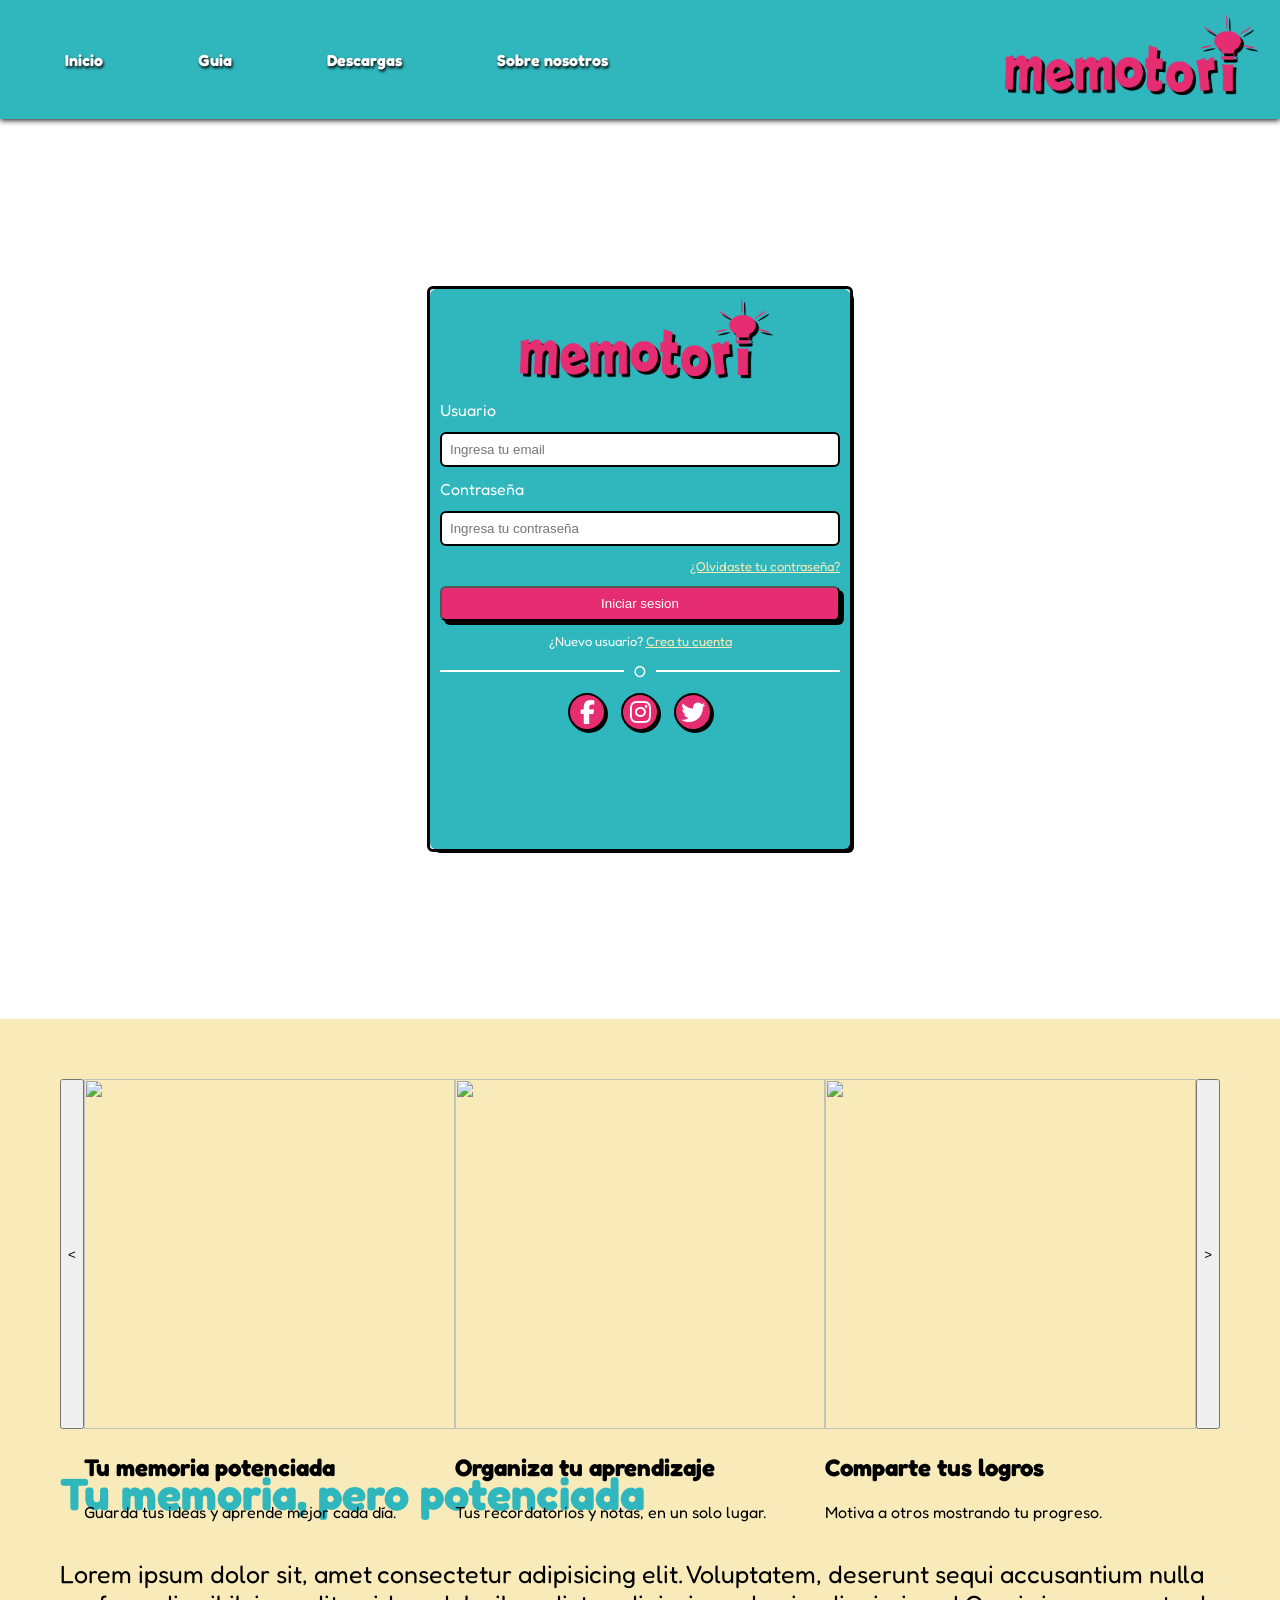
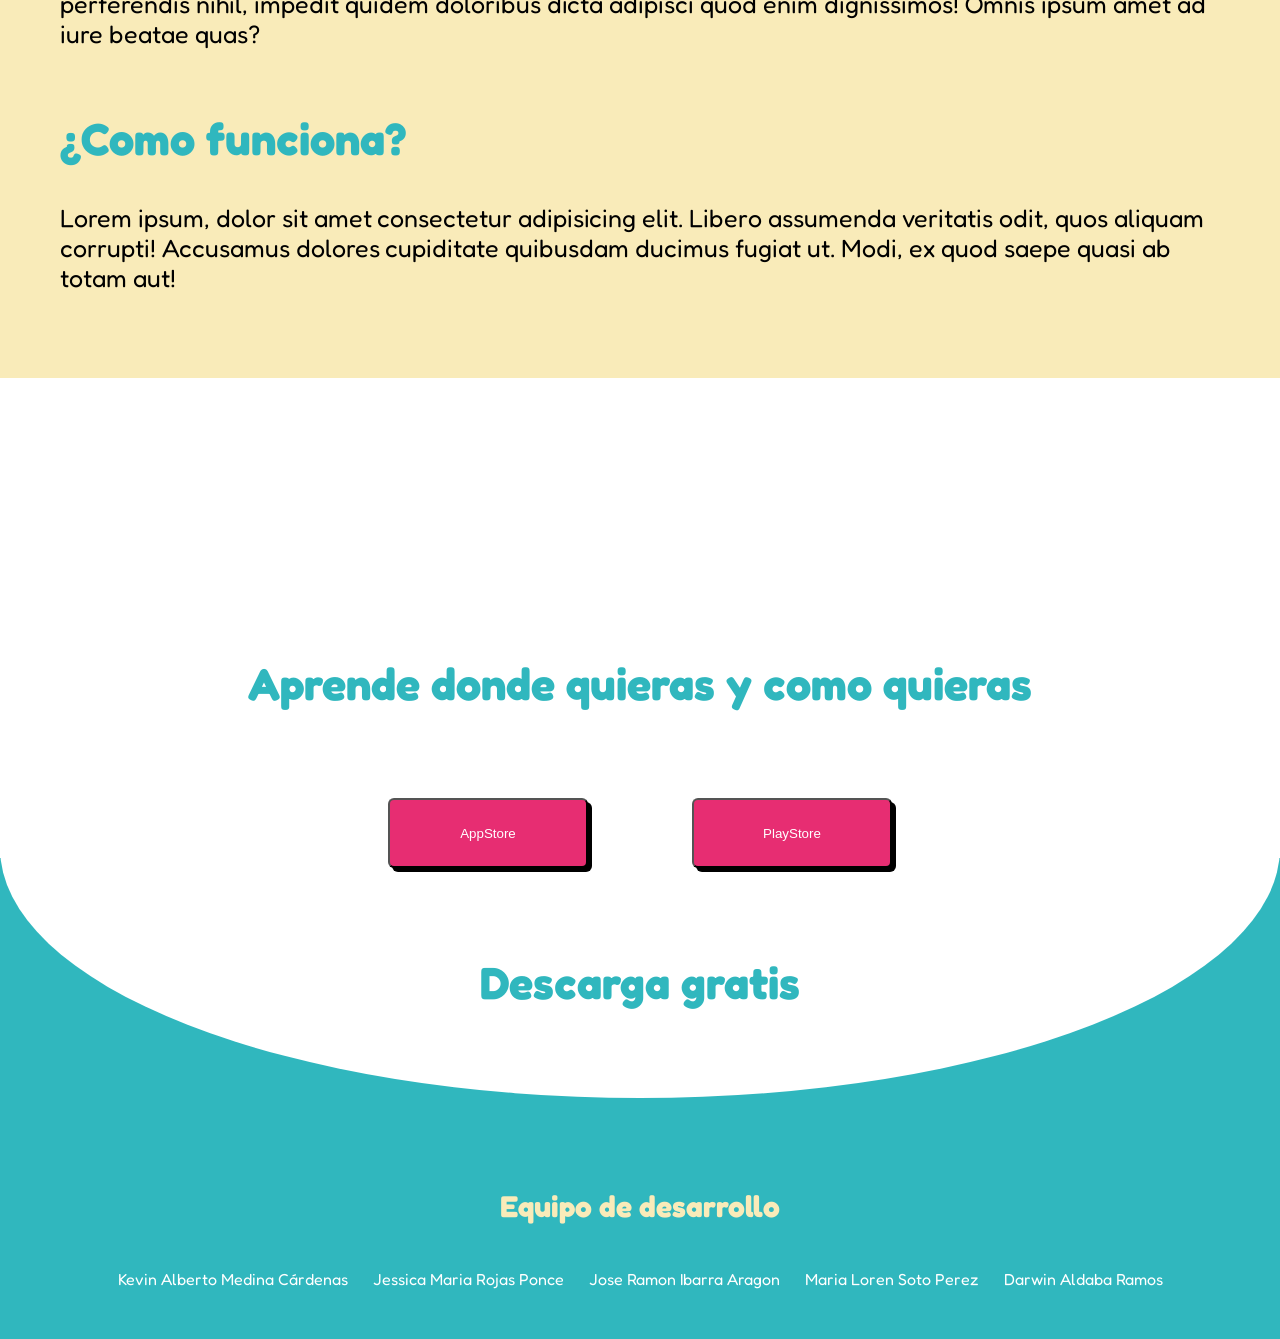
==== index.html @ acd077e0 "Inicio" ====
<!DOCTYPE html>
<html lang="en">
<head>
    <meta charset="UTF-8">
    <meta name="viewport" content="width=device-width, initial-scale=1.0">
    <title>Document</title>
    <link rel="stylesheet" href="style.css">
    <link rel="stylesheet" href="navbar.css">
    <link rel="stylesheet" href="carrusel.css">
    <link rel="stylesheet" href="informacion.css"
</head>
<body>
    <header>
        <nav class="nav-bar" id="nav-btn">
            <div class="menubtn"><a href="#inicio">Inicio</a></div>
            <div class="menubtn"><a href="#informacion">Guia</a></div>
            <div class="menubtn"><a href="#descargas">Descargas</a></div>
            <div class="menubtn"><a href="#sobre-nosotros">Sobre nosotros</a></div>
        </nav>
        <img class="logo" src="logo.png">

        <div class="menu" id="menu-btn">
            <span></span>
            <span></span>
            <span></span>
        </div>
    </header>

    <section class="inicio">
        <div class="card-container" id="card">
            <div class="card-face front">
                <div class="img"><img class="logo" src="logo.png"></div>
                <form class="form-login">

                    <label class="label-form">Usuario</label>
                    <input class="input-form" type="email" required placeholder="Ingresa tu email">
                    <label class="label-form">Contraseña</label>
                    <input class="input-form" type="password" required placeholder="Ingresa tu contraseña">
                    <a href="#" class="forgotten-pass">¿Olvidaste tu contraseña?</a>
                    <button class="button-form">Iniciar sesion</button>

                </form> 

                <label class="new-user-label">¿Nuevo usuario? <a href="#" id="btn-registrar">Crea tu cuenta</a></label><a></a>

                <div class="line-container">
                    <div class="line"></div>
                    <label>O</label>
                    <div class="line"></div>
                </div>

                <div class="social-login">
                    <a href="#"><i class="fab fa-facebook-f"></i></a>
                    <a href="#"><i class="fab fa-instagram"></i></a>
                    <a href="#"><i class="fab fa-twitter"></i></a>
                </div>
            </div>

            <div class="card-face back">
                <img class="logo" src="logo.png">
                <form class="form-login">
                    <label class="label-form">Nombre de usuario</label>
                    <input class="input-form" type="text" required placeholder="Ejem. Froppy Alberto">
                    <label class="label-form">Email</label>
                    <input class="input-form" type="email" required placeholder="Ejem. ejemplo@gmail.com">
                    <label class="label-form">Email</label>
                    <input class="input-form" type="password" required placeholder="Ejem. Juanito_Alcachofa123">
                    <button class="button-form">Crear cuenta</button>
                </form> 

                <label class="new-user-label">¿Ya tienes cuenta? <a href="#" id="btn-iniciar">Inicia sesion!</a></label><a></a>


            </div>
        </div>
    </section>

    <section class="informacion">

        <div class="carrusel">
            <button class="btn-carrusel"><</button>

            <div class="carrusel-item">
                <img src="imagenes/carrusel1.jpg" alt="" class="carrusel-img">
                <div class="carrusel-texto">
                    <h2>Tu memoria potenciada</h2>
                    <p>Guarda tus ideas y aprende mejor cada día.</p>
                </div>
            </div>

            <div class="carrusel-item">
                <img src="imagenes/carrusel2.jpg" alt="" class="carrusel-img">
                <div class="carrusel-texto">
                    <h2>Organiza tu aprendizaje</h2>
                    <p>Tus recordatorios y notas, en un solo lugar.</p>
                </div>
            </div>

            <div class="carrusel-item">
                <img src="imagenes/carrusel3.jpg" alt="" class="carrusel-img">
                <div class="carrusel-texto">
                    <h2>Comparte tus logros</h2>
                    <p>Motiva a otros mostrando tu progreso.</p>
                </div>
            </div>

            <button class="btn-carrusel">></button>
        </div>


        <div class="informacion-container">

            <div class="info-parrafo">
                <h2 class="info-h2">Tu memoria, pero potenciada</h2>
                <p class="info-p">Lorem ipsum dolor sit, amet consectetur adipisicing elit. Voluptatem, deserunt sequi accusantium nulla perferendis nihil, impedit quidem doloribus dicta adipisci quod enim dignissimos! Omnis ipsum amet ad iure beatae quas?</p>
            </div>

            <div class="info-parrafo">
                <h2 class="info-h2">¿Como funciona?</h2>
                <p class="info-p">Lorem ipsum, dolor sit amet consectetur adipisicing elit. Libero assumenda veritatis odit, quos aliquam corrupti! Accusamus dolores cupiditate quibusdam ducimus fugiat ut. Modi, ex quod saepe quasi ab totam aut!</p>
            </div>

            <img class="mock-up" src="" alt="">

        </div>

    </section>

    <section class="descargas" id="descargas">

        <h2 class="info-h2">Aprende donde quieras y como quieras</h2>
        <div class="descargas-btn-container">
            <button class="btn-descarga">AppStore</button>
            <button class="btn-descarga">PlayStore</button>
        </div>

        <h2 class="info-h2">Descarga gratis</h2>

    </section>

    <section class="sobre-nosotros">
        <footer>
            <div class="footer-div">
                <h3 class="footer-h">Equipo de desarrollo</h3>
                <div class="footer-div-nombres">
                    <a href="" class="link-footer">Kevin Alberto Medina Cárdenas</a>
                    <a href="" class="link-footer">Jessica Maria Rojas Ponce</a>
                    <a href="" class="link-footer">Jose Ramon Ibarra Aragon</a>
                    <a href="" class="link-footer">Maria Loren Soto Perez</a>
                    <a href="" class="link-footer">Darwin Aldaba Ramos</a>
                </div>
            </div>
        </footer>
    </section>

    <script src="script.js"></script>
    <script src="menu.js"></script>

</body>
</html>
---- style.css ----
@import url('https://fonts.googleapis.com/css2?family=Fredoka+One&display=swap');
@import url('https://cdnjs.cloudflare.com/ajax/libs/font-awesome/6.5.0/css/all.min.css');

:root {
  --color-primario: #30B7BE;
  --color-secundario: #E72D72;
  --color-auxiliar: #F9EBB9;
  --color-texto: #ffffff;
  --radio-borde: 6px;
  --sombra: 4px 4px 0 #000000;
  --fuente-principal: 'Poppins', sans-serif;
  --margin-card: 12px;
}

body {
  margin: 0;
  background-color: #ffffff;
  font-family: 'Fredoka One', sans-serif;
  color: #000;
  overflow-x: hidden;
}

header{
    width: 100%;
    background-color: var(--color-primario);
    display: flex;
    justify-content: space-between;
    align-items: center;
    box-shadow: 0px 1px 6px black;
    box-sizing: border-box;
    padding: 15px 25px;
}

.nav-bar{
    display: flex;
    gap: 15px;
}

.nav-bar a {
  height: 100%;
  width: 100%;
  color: var(--color-texto);
  text-decoration: none;
  font-weight: bold;
  padding: 10px 20px;
  text-shadow: 1px 2px 3px black;

}

.menubtn{

  padding: 10px 20px;
  border-radius: var(--radio-borde);

}

.menubtn:hover{
  background-color: var(--color-secundario);
}

.menu {
  display: none;
  flex-direction: column;
  gap: 5px;
  cursor: pointer;
}

.menu span {
  width: 25px;
  height: 3px;
  background-color: var(--color-texto);
  border-radius: 3px;
}

.menu.open span:nth-child(1) {
  transform: rotate(45deg) translate(6px, 6px);
}

.menu.open span:nth-child(2) {
  opacity: 0;
}

.menu.open span:nth-child(3) {
  transform: rotate(-45deg) translate(5px, -5px);
}

.menu span {
  transition: all 0.5s ease;
}

.img{
    width: 100%;
    height: auto;
    display: flex;
    justify-items: center;
    justify-content: center;
    align-items: center;
    margin-left: 5px;    
}

.logo{
    width: 250px;
    height: auto;
    filter: drop-shadow(3px 3px 0 #000);
    align-self: center;
    justify-content: center;
    margin-bottom: var(--margin-card);
}

.back .logo{
  filter: brightness(0) invert(1) drop-shadow(3px 3px 0 #000);
}
.inicio {
  display: flex;
  justify-content: center;
  align-items: center;
  height: 100vh;
  perspective: 1000px; /* Profundidad del efecto 3D */
}

.card-container{
    position: relative; 
    width: 420px;
    height: 560px;
    transform-style: preserve-3d;
    transition: transform 0.8s;
    border: 3px, solid, #000;
    border-radius: var(--radio-borde);

}


.card-container.flipped {
  transform: rotateY(180deg);
}


.card-face{
    position: absolute;
    display: flex;
    flex-direction: column;
    width: 100%;
    height: 100%;
    backface-visibility: hidden;
    border-radius: var(--radio-borde);
    box-shadow: var(--sombra);
    padding: 10px;
    box-sizing: border-box;
}

.front{
    background-color: var(--color-primario);
}

.back{
    background-color: var(--color-secundario);
    transform: rotateY(180deg);
}

.back button{
    background-color: var(--color-primario);
    margin-top: 37px;
}

.card-container.flipped {
  transform: rotateY(180deg);
}

.form-login{
    display: flex;
    flex-direction: column;
}

.input-form{
    padding: 8px;
    border: 2px, solid, #000;
    margin-top: var(--margin-card);
    border-radius: var(--radio-borde);
}

.label-form{
    margin-top: var(--margin-card);
    color: var(--color-texto);
    font-size: 1rem;
}

.button-form{
    padding: 8px;
    background-color: var(--color-secundario);
    color: var(--color-texto);
    border-radius: var(--radio-borde);
    margin-top: var(--margin-card);
    box-shadow: var(--sombra);

}

.new-user-label{
    color: var(--color-texto);
    font-size: small;
    text-align: center;
    margin-top: var(--margin-card);
 }

  .new-user-label a{
    color: var(--color-auxiliar);
    text-decoration-line: underline;
  }

.forgotten-pass{

    font-size: small;
    text-align: end;
    margin-top: var(--margin-card);
    color: var(--color-auxiliar);
}

.line-container{
    display: flex;
    flex-direction: row;
    margin-top: var(--margin-card);
}

.line-container label{
    color: var(--color-texto);
    text-align: center;
    justify-content: center;
    justify-items: center;
    justify-self: center;
    padding-inline: 10px;
}

.line{

    width: 100%;
    height: 2px;
    background-color: var(--color-texto);
    align-self: center;

}

.social-login{
    display: flex;
    justify-content: center;
    gap: 15px;
    margin-top: var(--margin-card);
    margin-bottom: var(--margin-card);
}

.social-login a {
  color: white;
  font-size: 1.5rem;
  background-color: var(--color-secundario);
  width: 30px;
  height: 30px;
  border-radius: 50%;
  display: flex;
  align-items: center;
  justify-content: center;
  text-decoration: none;
  border: 2px, solid, black;
  padding: 2px;
  box-shadow: 2px 2px 0 #000000;
  transition: transform 0.2s, background-color 0.3s;
}

@media (max-width: 768px) {
    .menu {
        display: flex;
    }

    .nav-bar {
        position: absolute;
        top: 100px;
        right: 0;
        background-color: #F9EBB9;
        flex-direction: column;
        width: 200px;
        padding: 20px;
        gap: 15px;
        box-shadow: 0px 5px 8px rgba(0, 0, 0, 0.489);
        transform: translateX(100%);
        transition: transform 0.3s ease;
        z-index: 1000;
    }

    .menubtn{
        border-radius: 8px;
    }

    .nav-bar a {
        width: 100%;
        height: 100%;
        display: inline-block;
        padding: 8px;
        color: var(--color-primario);
        text-shadow: 1px 2px 3px black;
        text-decoration: none;
        font-weight: bold;
    }

    .nav-bar a:hover {
        color: var(--color-texto);
    }

    .menubtn:hover{
        background-color: #e72d71b4;
    }

    .nav-bar.active {
        transform: translateX(0);
    }
}
---- carrusel.css ----
.carrusel {
  display: flex;
  flex-direction: row;
  width: 100%;
  box-sizing: border-box;
}

.carrusel-item img{
  width: 100%;
  height: 100%;
  object-fit: cover;
}

.carrusel-item{
  width: 400px;
  height: 350px;
  position: relative;

}

.carrusel-texto{

}
---- informacion.css ----
:root {
  --color-primario: #30B7BE;
  --color-secundario: #E72D72;
  --color-auxiliar: #F9EBB9;
  --color-texto: #ffffff;
  --radio-borde: 6px;
  --sombra: 4px 4px 0 #000000;
  --fuente-principal: 'Poppins', sans-serif;
  --margin-card: 12px;
}

.informacion{

    width: 100%;
    box-sizing: border-box;
    background-color: var(--color-auxiliar);
    padding: 60px;
    

}

.informacion-container{
    display: flex;
    flex-direction: column;
}

.info-h2{

    color: var(--color-primario);
    font-size: 45px;

}

.informacion-container p{

    font-size: 25px;

}

.descargas{
    background-color: white;
    width: 100%;
    display: flex;
    flex-direction: column;
    align-items: center;
    gap: 50px;
    padding-bottom: 50px;
    border-bottom-left-radius: 50% 250px;
    border-bottom-right-radius: 50% 250px;
    position: relative;
    top: 240px;
}

.descargas-container{

    display: flex;
    flex-direction: row;

}

.btn-descarga{
    width: 200px;
    height: 70px;
    color: white;
    margin-inline: 50px;
    align-self: center;
    background-color: var(--color-secundario);
    border-radius: var(--radio-borde);
    box-shadow: var(--sombra);
}

.sobre-nosotros{

    width: 100%;
    height: auto;
    padding: 50px;
    align-items: center;
    background-color: #30B7BE;
    box-sizing: border-box;
}

footer{
    width: 100%;
}

.footer-div{


    margin-top: 250px;
    display: flex;
    flex-direction: column; 
    align-items: center;
    gap: 15px;

}

.footer-div-nombres{
    display: flex;
    flex-direction: row; 
    align-items: center;
    gap: 25px;
}

.footer-div-nombres a{

    color: var(--color-texto);
    text-decoration: none;

}

.footer-h{

    color: var(--color-auxiliar);
    font-size: 30px;

}
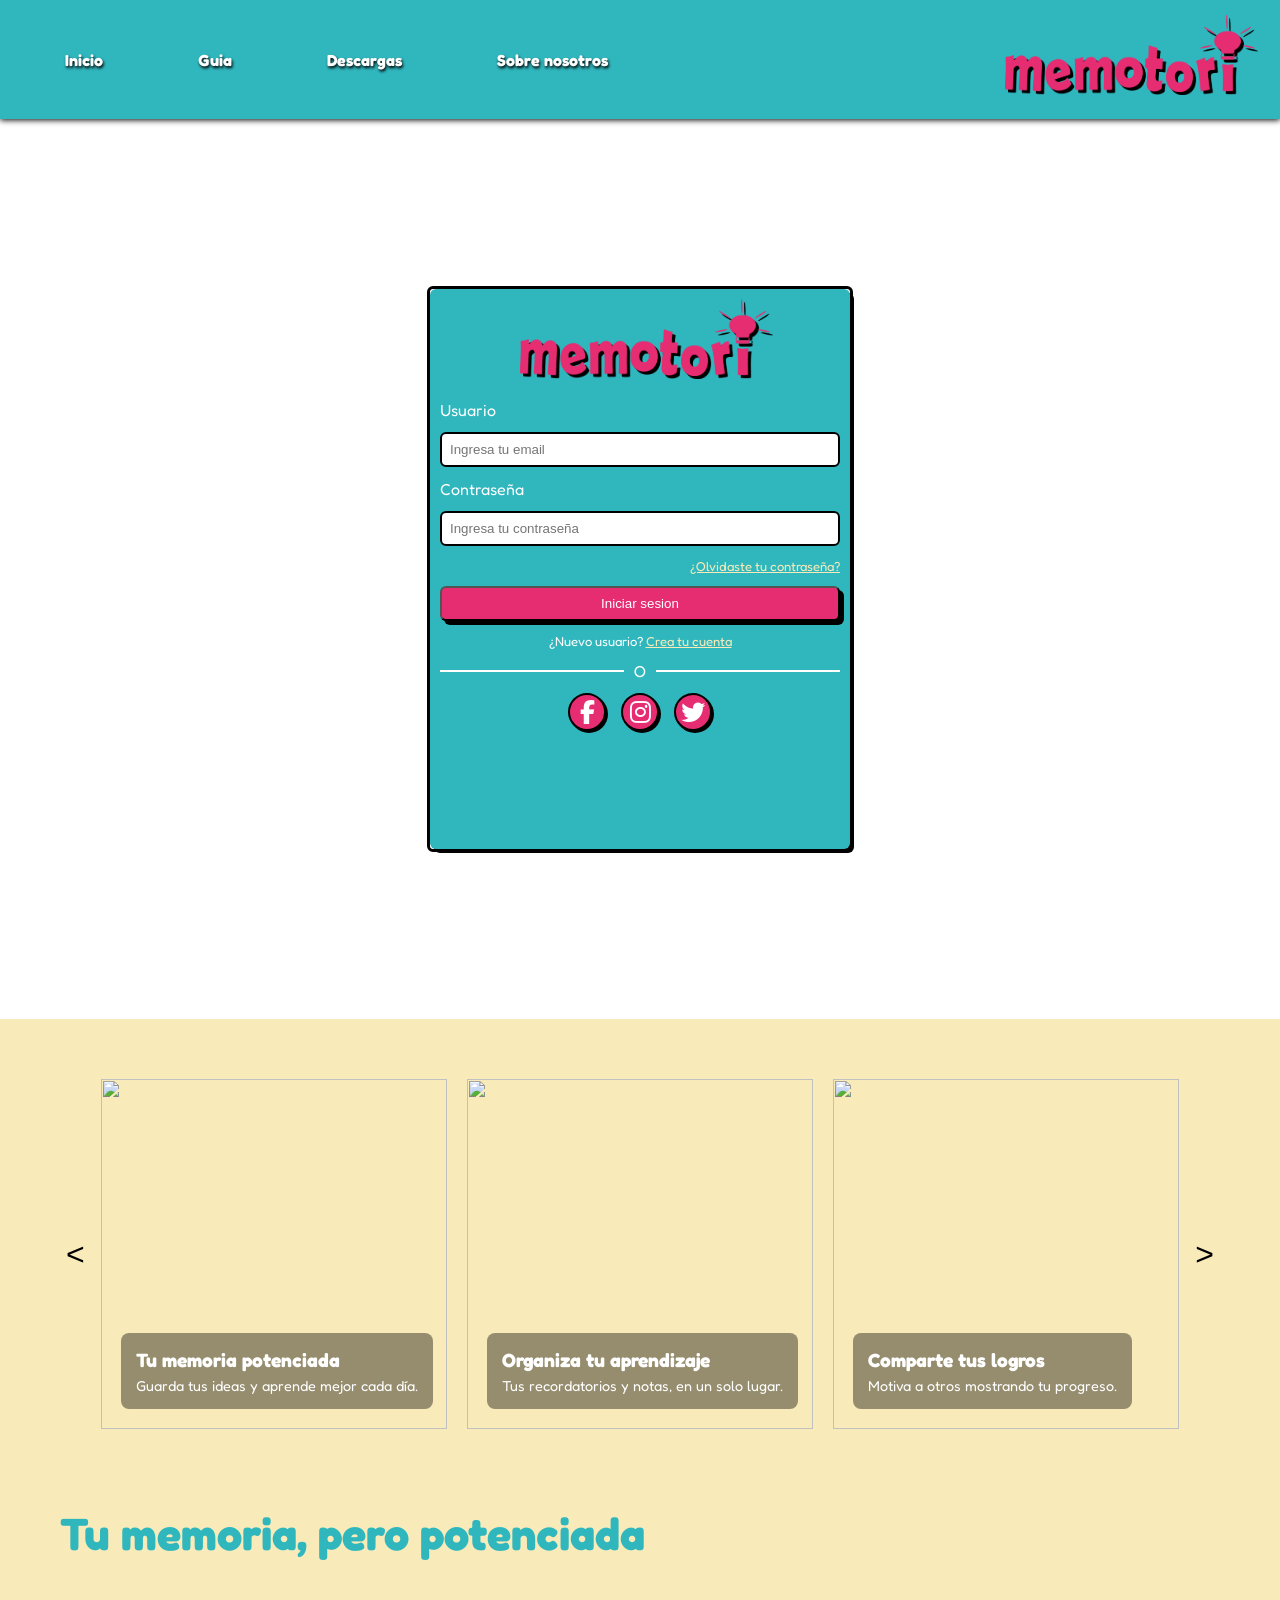
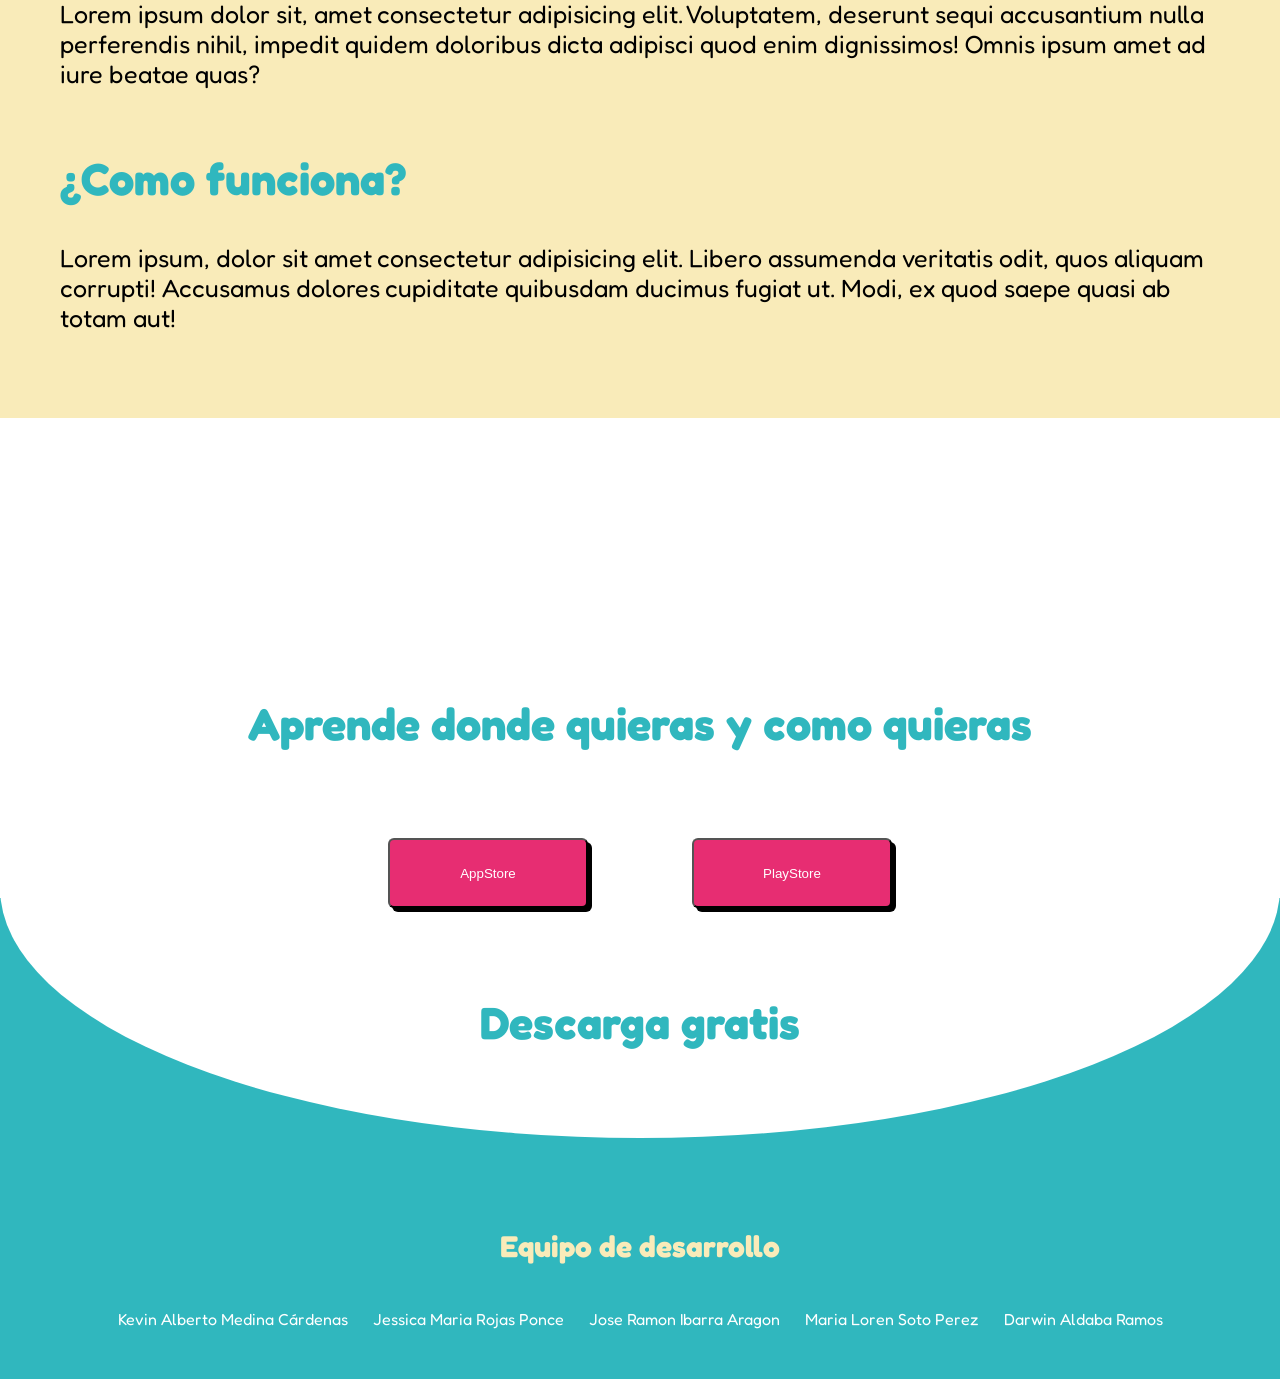
==== commit 86fab078: "Funcionamiento del Carrusel" ====
--- a/index.html
+++ b/index.html
@@ -77,9 +77,10 @@
 
     <section class="informacion">
 
-        <div class="carrusel">
-            <button class="btn-carrusel"><</button>
+            <div class="carrusel">
+    <button class="btn-carrusel" id="prev-btn"><</button>
 
+        <div class="carrusel-items-wrapper">
             <div class="carrusel-item">
                 <img src="imagenes/carrusel1.jpg" alt="" class="carrusel-img">
                 <div class="carrusel-texto">
@@ -103,9 +104,10 @@
                     <p>Motiva a otros mostrando tu progreso.</p>
                 </div>
             </div>
+        </div>
 
-            <button class="btn-carrusel">></button>
-        </div>
+        <button class="btn-carrusel" id="next-btn">></button>
+    </div>
 
 
         <div class="informacion-container">
@@ -155,6 +157,7 @@
 
     <script src="script.js"></script>
     <script src="menu.js"></script>
+    <script src="carrusel.js"></script>
 
 </body>
 </html>
--- a/carrusel.css
+++ b/carrusel.css
@@ -1,23 +1,61 @@
-.carrusel {
-  display: flex;
-  flex-direction: row;
-  width: 100%;
-  box-sizing: border-box;
+.informacion {
+    padding: 60px 20px;
+    box-sizing: border-box;
 }
 
-.carrusel-item img{
-  width: 100%;
-  height: 100%;
-  object-fit: cover;
+.carrusel {
+    display: flex;
+    align-items: center;
+    gap: 10px;
+    width: 100%;
+    margin-bottom: 40px; /* separa del contenido siguiente */
 }
 
-.carrusel-item{
-  width: 400px;
-  height: 350px;
-  position: relative;
-
+.carrusel-items-wrapper {
+    display: flex;
+    justify-content: space-between;
+    flex: 1;
+    gap: 20px;
 }
 
-.carrusel-texto{
+.carrusel-item {
+    flex: 1;
+    height: 350px;
+    position: relative; /* necesario para que el texto absolute funcione */
+    overflow: hidden;
+}
 
-}+.carrusel-item img {
+    width: 100%;
+    height: 100%;
+    object-fit: cover;
+    display: block; /* importante para que se vea la imagen */
+}
+
+.carrusel-texto {
+    position: absolute;
+    bottom: 20px;
+    left: 20px;
+    color: white;
+    background-color: rgba(0, 0, 0, 0.4);
+    padding: 15px;
+    border-radius: 8px;
+    max-width: 90%;
+}
+
+.carrusel-texto h2 {
+    margin: 0 0 5px 0;
+    font-size: 1.2rem;
+}
+
+.carrusel-texto p {
+    margin: 0;
+    font-size: 0.9rem;
+}
+
+.btn-carrusel {
+    font-size: 2rem;
+    background: none;
+    border: none;
+    cursor: pointer;
+}
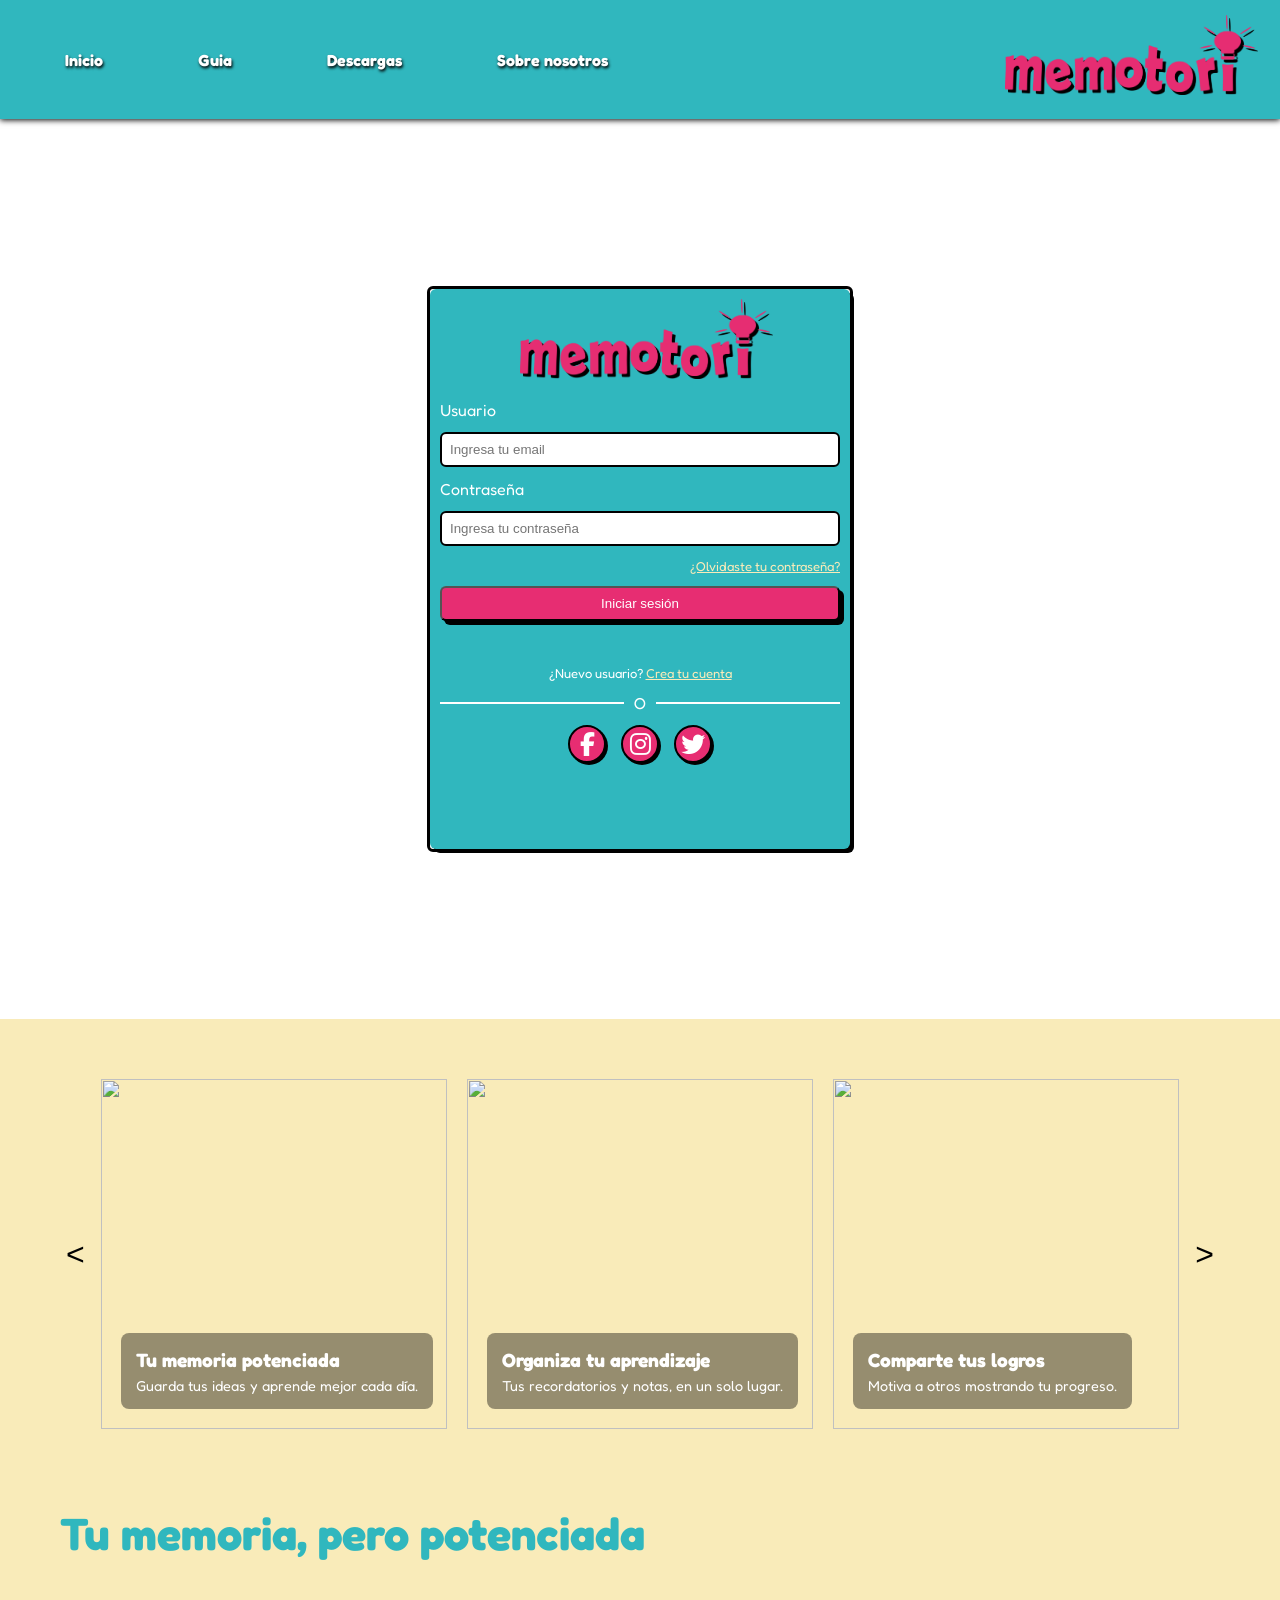
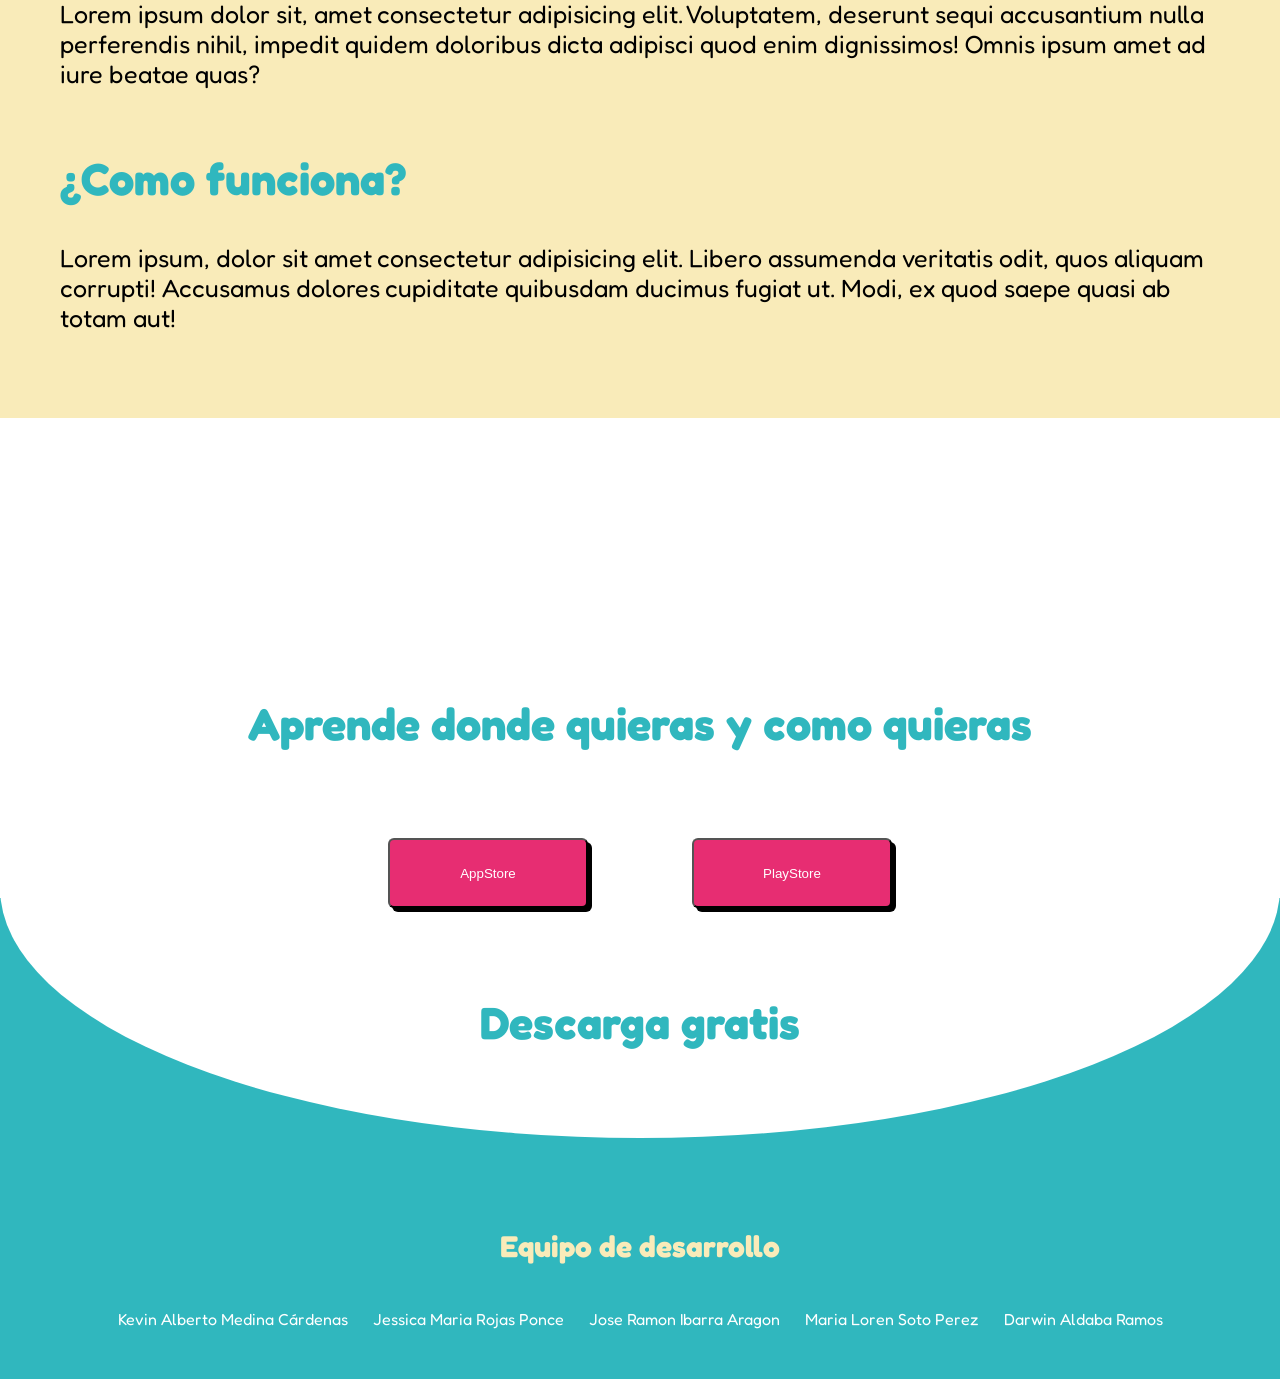
==== commit 5556c22d: "Funcionalidad del Login" ====
--- a/index.html
+++ b/index.html
@@ -30,16 +30,21 @@
         <div class="card-container" id="card">
             <div class="card-face front">
                 <div class="img"><img class="logo" src="logo.png"></div>
-                <form class="form-login">
+                <form class="form-login" id="login-form">
 
                     <label class="label-form">Usuario</label>
-                    <input class="input-form" type="email" required placeholder="Ingresa tu email">
+                    <input class="input-form" type="email" id="login-email" required placeholder="Ingresa tu email">
+
                     <label class="label-form">Contraseña</label>
-                    <input class="input-form" type="password" required placeholder="Ingresa tu contraseña">
+                    <input class="input-form" type="password" id="login-password" required placeholder="Ingresa tu contraseña">
+
                     <a href="#" class="forgotten-pass">¿Olvidaste tu contraseña?</a>
-                    <button class="button-form">Iniciar sesion</button>
+                    <button class="button-form" type="submit">Iniciar sesión</button>
 
-                </form> 
+                </form>
+
+                <p id="login-msg"></p>
+                
 
                 <label class="new-user-label">¿Nuevo usuario? <a href="#" id="btn-registrar">Crea tu cuenta</a></label><a></a>
 
@@ -58,15 +63,23 @@
 
             <div class="card-face back">
                 <img class="logo" src="logo.png">
-                <form class="form-login">
+                <form class="form-login" id="register-form">
+
                     <label class="label-form">Nombre de usuario</label>
-                    <input class="input-form" type="text" required placeholder="Ejem. Froppy Alberto">
+                    <input class="input-form" type="text" id="register-name" required placeholder="Ejem. Froppy Alberto">
+
                     <label class="label-form">Email</label>
-                    <input class="input-form" type="email" required placeholder="Ejem. ejemplo@gmail.com">
-                    <label class="label-form">Email</label>
-                    <input class="input-form" type="password" required placeholder="Ejem. Juanito_Alcachofa123">
-                    <button class="button-form">Crear cuenta</button>
-                </form> 
+                    <input class="input-form" type="email" id="register-email" required placeholder="Ejem. ejemplo@gmail.com">
+
+                    <label class="label-form">Contraseña</label>
+                    <input class="input-form" type="password" id="register-password" required placeholder="Juanito_123">
+
+                    <button class="button-form" type="submit">Crear cuenta</button>
+
+                </form>
+
+                <p id="register-msg"></p>
+
 
                 <label class="new-user-label">¿Ya tienes cuenta? <a href="#" id="btn-iniciar">Inicia sesion!</a></label><a></a>
 
@@ -158,6 +171,8 @@
     <script src="script.js"></script>
     <script src="menu.js"></script>
     <script src="carrusel.js"></script>
+    <script src="login.js"></script>
+
 
 </body>
 </html>
